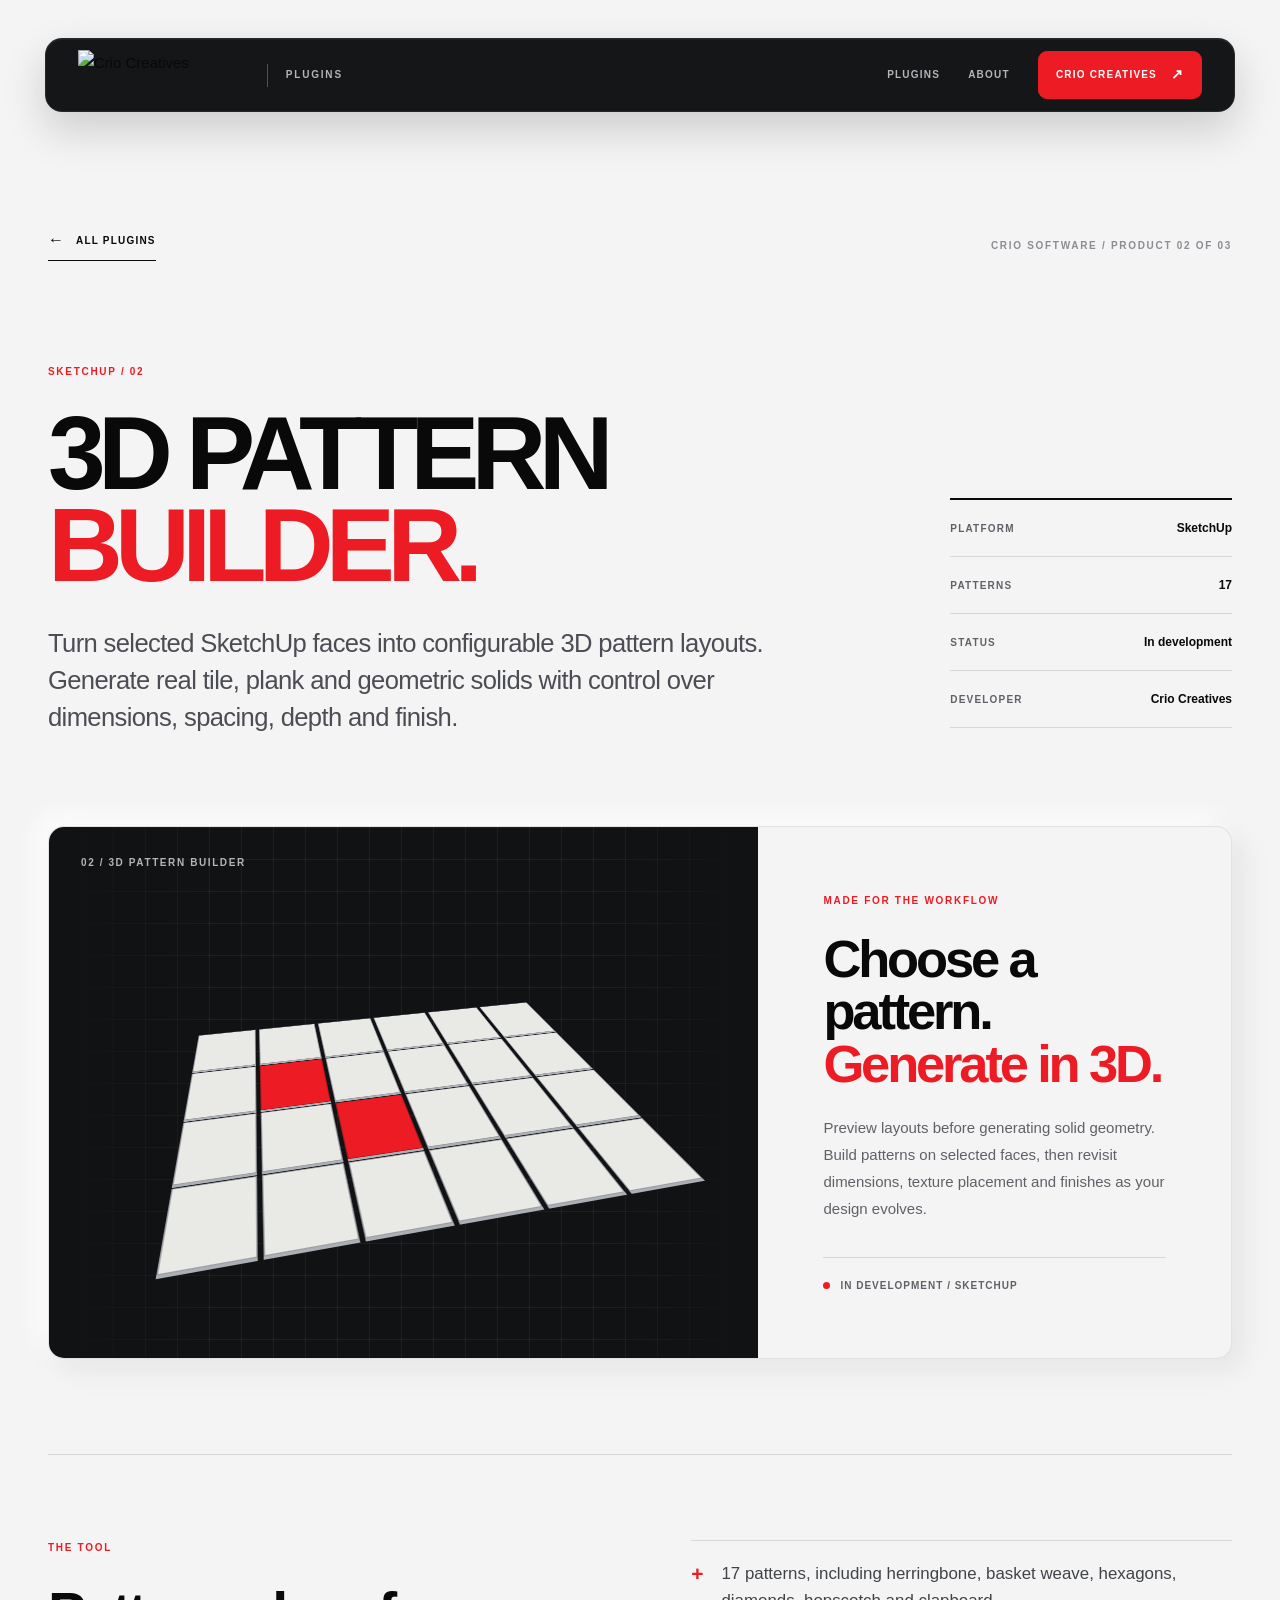
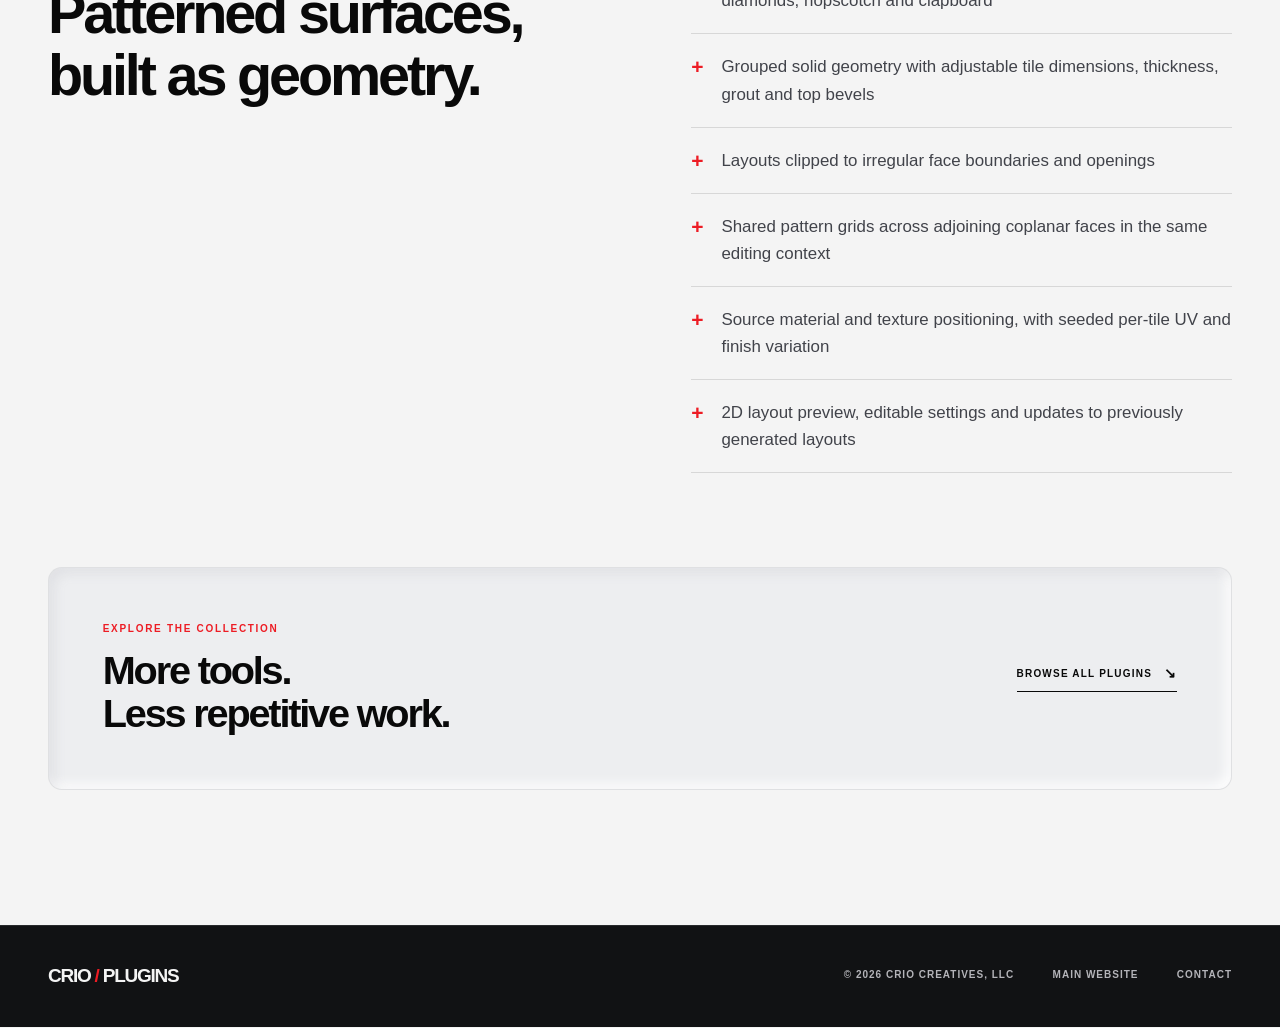
==== 3d-pattern-builder/index.html @ fc3c3c91 "Rename and expand 3D Pattern Builder and Stage & Truss Builder pages" ====
<!doctype html>
<html lang="en">
<head>
<meta charset="utf-8">
<meta name="viewport" content="width=device-width,initial-scale=1,viewport-fit=cover">
<meta name="description" content="3D Pattern Builder for SketchUp generates 17 geometric patterns as solid 3D layouts, with grout, bevels, material variation and editable settings.">
<meta name="theme-color" content="#F4F4F4">
<title>3D Pattern Builder for SketchUp — Crio Creatives Plugins</title>
<link rel="canonical" href="https://plugins.criocreatives.com/3d-pattern-builder/">
<meta property="og:title" content="3D Pattern Builder — Crio Creatives Plugins">
<meta property="og:description" content="17 geometric patterns. Real 3D geometry. Detailed control over layout, depth and finish.">
<link rel="icon" type="image/png" href="https://criocreatives.com/assets/logos/Crio%20Creatives%20Logo%20favicon.png">
<link rel="stylesheet" href="/style.css?v=7">
</head>
<body>
<a class="skip-link" href="#main">Skip to content</a>
<header class="site-header" id="site-header">
  <div class="header-inner">
    <a class="brand" href="/" aria-label="Crio Plugins home"><img class="header-logo" src="https://criocreatives.com/assets/logos/Crio%20Creatives%20Logo%20wide%20white.svg" alt="Crio Creatives"><span class="brand-section">Plugins</span></a>
    <button class="menu-toggle" type="button" aria-controls="site-nav" aria-expanded="false">Menu</button>
    <nav class="site-nav" id="site-nav" aria-label="Primary navigation">
      <a href="/#plugins">Plugins</a>
      <a href="/#about">About</a>
      <a class="nav-main" href="https://criocreatives.com/">Crio Creatives</a>
    </nav>
  </div>
</header>
<main id="main" class="product-page named-product pattern-product">
  <div class="frame">
    <div class="product-topline"><a class="back" href="/#plugins">All plugins</a><span class="micro">Crio software / Product 02 of 03</span></div>
    <section class="product-hero" aria-labelledby="product-title">
      <div><p class="eyebrow">SketchUp / 02</p><h1 id="product-title">3D Pattern<br><span class="accent">Builder.</span></h1><p class="lede">Turn selected SketchUp faces into configurable 3D pattern layouts. Generate real tile, plank and geometric solids with control over dimensions, spacing, depth and finish.</p></div>
      <dl class="facts"><div class="fact"><dt>Platform</dt><dd>SketchUp</dd></div><div class="fact"><dt>Patterns</dt><dd>17</dd></div><div class="fact"><dt>Status</dt><dd>In development</dd></div><div class="fact"><dt>Developer</dt><dd>Crio Creatives</dd></div></dl>
    </section>
    <section class="product-showcase" aria-label="3D Pattern Builder development preview">
      <div class="showcase-illustration tile-visual"><span class="showcase-code">02 / 3D PATTERN BUILDER</span><div class="tile-field"><i></i><i></i><i></i><i></i><i></i><i></i><i></i><i></i><i></i><i></i><i></i><i></i><i></i><i></i><i></i><i></i><i></i><i></i><i></i><i></i><i></i><i></i><i></i><i></i></div></div>
      <div class="showcase-copy"><p class="eyebrow">Made for the workflow</p><h2>Choose a pattern.<br><span class="accent">Generate in 3D.</span></h2><p>Preview layouts before generating solid geometry. Build patterns on selected faces, then revisit dimensions, texture placement and finishes as your design evolves.</p><div class="release-pill">In development / SketchUp</div></div>
    </section>
    <section class="detail-grid" aria-labelledby="details-title">
      <div><p class="eyebrow">The tool</p><h2 id="details-title">Patterned surfaces, built as geometry.</h2></div>
      <ul class="feature-list"><li>17 patterns, including herringbone, basket weave, hexagons, diamonds, hopscotch and clapboard</li><li>Grouped solid geometry with adjustable tile dimensions, thickness, grout and top bevels</li><li>Layouts clipped to irregular face boundaries and openings</li><li>Shared pattern grids across adjoining coplanar faces in the same editing context</li><li>Source material and texture positioning, with seeded per-tile UV and finish variation</li><li>2D layout preview, editable settings and updates to previously generated layouts</li></ul>
    </section>
    <section class="next-panel" aria-label="Explore Crio plugins">
      <div><p class="eyebrow">Explore the collection</p><h2>More tools.<br>Less repetitive work.</h2></div>
      <a class="inline-action" href="/#plugins">Browse all plugins</a>
    </section>
  </div>
</main>
<footer><div class="frame footer-inner"><a href="/" class="footer-wordmark" aria-label="Crio Plugins home">CRIO <i>/</i> PLUGINS</a><div class="footer-meta"><span>© 2026 Crio Creatives, LLC</span><a href="https://criocreatives.com/">Main website</a><a href="https://criocreatives.com/#contact">Contact</a></div></div></footer>
<script src="/site.js?v=3"></script>
<!-- LibreCounter analytics preserved -->
<img src="https://librecounter.org/hidden.svg" referrerpolicy="unsafe-url" alt="" width="1" height="1" style="position:absolute;width:1px;height:1px;overflow:hidden;clip:rect(0 0 0 0);white-space:nowrap">
</body></html>
---- style.css ----
/* Crio Plugins / Light Editorial x Restrained Neumorphism / October 2026 */
:root{
  color-scheme:light;
  --paper:#F4F4F4;--surface:#F4F4F4;--ink:#090909;--charcoal:#111214;
  --red:#ED1C24;--muted:#606168;--faint:#8B8D94;--line:rgba(9,9,9,.12);
  --display:Helvetica,Arial,sans-serif;
  --body:"Century Gothic","Avenir Next",Avenir,Arial,sans-serif;
  --raise:10px 10px 27px rgba(150,151,158,.16),-10px -10px 27px rgba(255,255,255,.95);
  --inset:inset 5px 5px 12px rgba(140,142,153,.14),inset -5px -5px 12px rgba(255,255,255,.92);
}
*,*::before,*::after{box-sizing:border-box}
html{scroll-behavior:smooth;scroll-padding-top:120px}
body{margin:0;min-width:320px;background:var(--paper);color:var(--ink);font:400 15px/1.7 var(--body);-webkit-font-smoothing:antialiased}
a{color:inherit;text-decoration:none}
button{font:inherit}
img{max-width:100%;display:block}
h1,h2,h3,h4{font-family:var(--display);letter-spacing:-.055em}
::selection{background:var(--red);color:#fff}
:focus-visible{outline:3px solid var(--red);outline-offset:5px}
.skip-link{position:absolute;top:-80px;left:20px;z-index:999;background:var(--red);color:white;padding:10px 18px}
.skip-link:focus{top:12px}
.frame{width:min(1360px,calc(100% - 96px));margin:0 auto}
.eyebrow,.micro{font:700 10px/1.5 var(--body);letter-spacing:.17em;text-transform:uppercase}
.eyebrow{margin:0 0 28px;color:var(--red)}
.micro{color:var(--faint)}
.rule{height:1px;background:var(--line)}
.accent{color:var(--red)}
/* Shared raised dark header and seamless scroll morph */
.site-header{
  position:fixed;top:var(--head-top,38px);left:var(--head-x,clamp(16px,3.5vw,64px));right:var(--head-x,clamp(16px,3.5vw,64px));
  z-index:100;min-height:74px;border-radius:var(--head-radius,17px);
  background:rgba(17,18,20,.98);border:1px solid rgba(255,255,255,.075);
  box-shadow:0 18px 42px rgba(15,16,20,.17),inset 0 1px 0 rgba(255,255,255,.05);
  backdrop-filter:blur(18px);-webkit-backdrop-filter:blur(18px);
}
.header-inner{display:flex;align-items:center;justify-content:space-between;gap:24px;min-height:72px;padding:6px clamp(17px,2.5vw,38px)}
.brand{display:flex;align-items:center;min-width:0;gap:18px}
.header-logo{width:171px;height:50px;object-fit:contain;object-position:left center}
.brand-section{display:inline-flex;align-items:center;min-height:23px;padding-left:18px;border-left:1px solid rgba(255,255,255,.25);font:700 10px/1.2 var(--body);letter-spacing:.18em;text-transform:uppercase;color:#B4B4B9}
.site-nav{display:flex;align-items:center;gap:clamp(16px,2.2vw,30px);font:700 10px/1.4 var(--body);letter-spacing:.12em;text-transform:uppercase}
.site-nav>a:not(.nav-main){color:#B4B4B9;transition:color .2s}
.site-nav>a:not(.nav-main):hover,.site-nav>a[aria-current="page"]{color:#fff}
.nav-main{display:inline-flex;align-items:center;gap:14px;border:1px solid var(--red);border-radius:9px;padding:13px 17px;background:var(--red);color:white;transition:transform .2s,background .2s}
.nav-main:hover{background:#c9141c;transform:translateY(-1px)}
.nav-main::after{content:"↗";font-size:14px;font-weight:700}
.menu-toggle{display:none;border:1px solid rgba(255,255,255,.2);border-radius:9px;background:#222327;color:#fff;padding:10px 15px;font-size:11px;font-weight:700;letter-spacing:.1em;text-transform:uppercase;cursor:pointer}
/* Editorial landing hero */
.hero{position:relative;padding:clamp(195px,19vw,278px) 0 43px;min-height:min(870px,94svh);display:flex;flex-direction:column;justify-content:space-between;overflow:hidden}
.hero::before{content:"";position:absolute;top:2%;right:-16%;width:min(700px,62vw);aspect-ratio:1;border-radius:50%;background:radial-gradient(circle,rgba(237,28,36,.075),transparent 65%);pointer-events:none}
.hero-grid{display:grid;grid-template-columns:minmax(0,1.65fr) minmax(265px,.58fr);gap:clamp(42px,6vw,120px);align-items:end;position:relative}
.hero h1{font-size:clamp(68px,9.2vw,154px);line-height:.88;margin:0;text-transform:uppercase;font-weight:800;letter-spacing:-.079em}
.hero h1 em{font-style:normal;color:var(--red)}
.hero-side{border-top:2px solid var(--red);padding-top:25px;margin-bottom:8px}
.hero-side p{font-size:clamp(18px,1.85vw,25px);line-height:1.45;letter-spacing:-.02em;color:#41434A;margin:0 0 28px}
.text-link,.back,.view,.inline-action{display:inline-flex;align-items:center;gap:12px;font:700 10px/1.3 var(--body);text-transform:uppercase;letter-spacing:.12em;padding-bottom:9px;border-bottom:1px solid var(--ink);transition:color .2s,border-color .2s}
.text-link::after,.inline-action::after{content:"↘";font-size:14px}
.text-link:hover,.back:hover,.inline-action:hover{color:var(--red);border-color:var(--red)}
.hero-rule{position:relative;display:flex;justify-content:space-between;gap:20px;padding-top:18px;border-top:1px solid var(--line);font:700 10px/1.5 var(--body);letter-spacing:.13em;text-transform:uppercase;color:var(--muted)}
/* Products */
.plugins{padding:105px 0 145px;border-top:1px solid var(--line)}
.section-head{display:grid;grid-template-columns:minmax(190px,.7fr) minmax(0,1.7fr);gap:50px;margin-bottom:63px;align-items:start}
.section-head h2{font-size:clamp(43px,5.8vw,86px);line-height:1.01;margin:0;max-width:1000px}
.section-head .eyebrow{margin-top:12px}
.product-grid{display:grid;grid-template-columns:repeat(3,minmax(0,1fr));gap:24px}
.tool-card{display:flex;flex-direction:column;min-width:0;overflow:hidden;border:1px solid rgba(9,9,9,.075);border-radius:16px;background:var(--surface);box-shadow:var(--raise);transition:transform .25s,box-shadow .25s,border-color .25s}
.tool-card:hover{transform:translateY(-5px);border-color:rgba(237,28,36,.35);box-shadow:13px 16px 33px rgba(136,139,149,.20),-9px -9px 24px rgba(255,255,255,.95)}
.tool-card:focus-visible{outline-offset:5px}
.tool-visual{min-height:280px;aspect-ratio:1.2;position:relative;display:grid;place-items:center;overflow:hidden;background:var(--charcoal);isolation:isolate}
.tool-visual::before,.showcase-illustration::before{content:"";position:absolute;inset:0;background-image:linear-gradient(rgba(255,255,255,.052) 1px,transparent 1px),linear-gradient(90deg,rgba(255,255,255,.052) 1px,transparent 1px);background-size:32px 32px;mask-image:linear-gradient(90deg,transparent,black 23%,black 80%,transparent);pointer-events:none}
.tool-visual::after{content:"";position:absolute;inset:auto 0 0;height:1px;background:linear-gradient(90deg,transparent,var(--red),transparent)}
.product-number,.visual-label{position:absolute;z-index:2;color:#B4B4B9;font:700 10px/1.4 var(--body);letter-spacing:.14em}
.product-number{left:27px;top:23px}.visual-label{bottom:24px;right:25px;text-transform:uppercase;font-size:9px}
.tool-info{padding:30px 30px 34px;min-height:308px;display:flex;flex-direction:column}
.tags{display:flex;flex-wrap:wrap;gap:7px}
.tag{display:inline-flex;align-items:center;border:1px solid rgba(9,9,9,.18);border-radius:999px;padding:5px 10px;font:700 9px/1.4 var(--body);letter-spacing:.10em;text-transform:uppercase;color:#3e4046}
.tag.muted{color:var(--muted);border-color:rgba(9,9,9,.1)}
.tool-info h3{font-size:clamp(28px,3.1vw,43px);line-height:1.03;margin:30px 0 12px}
.tool-info p{margin:0;font-size:14px;line-height:1.72;color:var(--muted);max-width:390px}
.view{margin-top:auto;padding-top:28px;align-self:flex-start;border-bottom:0;color:var(--ink)}
.view::after{content:"↗";color:var(--red);font-size:19px;transition:transform .2s}
.tool-card:hover .view::after{transform:translate(2px,-2px)}
/* Abstract CAD-like illustrations built from CSS to keep pages lightweight */
.tile-field{width:64%;aspect-ratio:1.2;display:grid;grid-template-columns:repeat(6,1fr);grid-template-rows:repeat(4,1fr);gap:4px;transform:perspective(540px) rotateX(56deg) rotateZ(-13deg);transition:transform .45s}
.tile-field i{display:block;background:#e9e9e6;border:1px solid #999ca3;box-shadow:0 3px 0 #acb0b5}
.tile-field i:nth-child(8),.tile-field i:nth-child(15){background:var(--red);border-color:#a8181e}
.tool-card:hover .tile-field{transform:perspective(540px) rotateX(53deg) rotateZ(-10deg) scale(1.055)}
.fence-art{width:64%;height:156px;position:relative;transform:perspective(610px) rotateY(-17deg);transition:transform .45s}
.fence-art i{position:absolute;bottom:0;width:12px;height:155px;background:#e6e6e2;box-shadow:3px 2px 0 #a7a8ad}
.fence-art i:nth-child(1){left:0}.fence-art i:nth-child(2){left:32%}.fence-art i:nth-child(3){left:64%}.fence-art i:nth-child(4){right:0}
.fence-art b{position:absolute;left:0;right:0;height:11px;background:#e6e6e2;box-shadow:0 4px 0 #aaabb0}
.fence-art b:nth-of-type(1){top:26px}.fence-art b:nth-of-type(2){bottom:29px}
.fence-art::after{content:"";position:absolute;left:32%;top:26px;width:12px;height:100px;background:var(--red)}
.tool-card:hover .fence-art{transform:perspective(610px) rotateY(-11deg) scale(1.055)}
.stage-art{width:67%;height:178px;position:relative;transform:perspective(700px) rotateX(56deg) rotateZ(-17deg);transition:transform .45s}
.stage-art .deck{position:absolute;inset:16% 6%;background:#dadad9;border:8px solid #b7b9bf;box-shadow:0 24px 0 #66686c}
.stage-art i{position:absolute;width:9px;height:150px;background:#e6e6e2;transform:rotateX(-57deg)}
.stage-art i:nth-of-type(1){left:7%;top:-40px}.stage-art i:nth-of-type(2){right:7%;top:-40px}.stage-art i:nth-of-type(3){left:7%;bottom:-39px}.stage-art i:nth-of-type(4){right:7%;bottom:-39px}
.stage-art::after{content:"";position:absolute;width:31%;height:8px;left:35%;top:46%;background:var(--red)}
.tool-card:hover .stage-art{transform:perspective(700px) rotateX(53deg) rotateZ(-14deg) scale(1.04)}
/* Studio mission */
.manifesto{padding:0 0 145px}
.manifesto-inner{border-top:1px solid var(--line);padding-top:64px;display:grid;grid-template-columns:minmax(200px,.55fr) 1.45fr;gap:clamp(35px,5vw,90px)}
.manifesto .eyebrow{margin-top:12px}
.manifesto-grid{display:grid;grid-template-columns:1fr 1fr;gap:clamp(36px,5vw,90px);align-items:end}
.manifesto h2{font-size:clamp(45px,5.6vw,82px);line-height:1;margin:0}
.manifesto-grid p{margin:0;color:var(--muted);font-size:clamp(17px,1.7vw,24px);line-height:1.55;letter-spacing:-.018em}
/* Shared product layouts */
.product-page{padding:clamp(180px,18vw,245px) 0 135px;min-height:80svh}
.product-topline{display:flex;align-items:center;justify-content:space-between;gap:18px}
.back{color:var(--ink)}.back::before{content:"←";font-size:16px;letter-spacing:0}
.product-hero{display:grid;grid-template-columns:minmax(0,1.5fr) minmax(260px,.52fr);gap:clamp(50px,7vw,120px);align-items:end;margin-top:clamp(70px,8vw,110px)}
.product-hero h1{font-size:clamp(64px,9.7vw,154px);line-height:.85;letter-spacing:-.075em;text-transform:uppercase;margin:0 0 34px}
.product-hero .lede{font-size:clamp(19px,2vw,28px);line-height:1.45;letter-spacing:-.025em;max-width:770px;margin:0;color:#4C4D54}
.facts{border-top:2px solid var(--ink);margin:0 0 8px}
.fact{display:grid;grid-template-columns:1fr auto;gap:18px;align-items:baseline;border-bottom:1px solid var(--line);padding:19px 0}
.fact dt{color:var(--muted);font:700 10px/1.5 var(--body);letter-spacing:.12em;text-transform:uppercase}
.fact dd{margin:0;text-align:right;font:700 12px/1.5 var(--body)}
.product-showcase{display:grid;grid-template-columns:minmax(0,1.2fr) minmax(0,.8fr);margin-top:90px;overflow:hidden;border-radius:16px;box-shadow:var(--raise);border:1px solid rgba(9,9,9,.08);background:var(--surface)}
.showcase-illustration{min-height:485px;position:relative;display:grid;place-items:center;overflow:hidden;background:var(--charcoal);isolation:isolate}
.showcase-illustration .tile-field{width:59%;max-width:420px}
.showcase-illustration .fence-art{width:63%;max-width:460px}
.showcase-illustration .stage-art{width:63%;max-width:460px}
.showcase-code{position:absolute;top:28px;left:32px;color:#B4B4B9;font:700 10px/1.5 var(--body);letter-spacing:.16em;text-transform:uppercase}
.showcase-copy{padding:clamp(33px,5.1vw,75px);display:flex;flex-direction:column;justify-content:center}
.showcase-copy .eyebrow{margin-bottom:25px}
.showcase-copy h2{font-size:clamp(40px,4.1vw,70px);line-height:1;letter-spacing:-.06em;margin:0 0 24px}
.showcase-copy p:not(.eyebrow){margin:0;color:var(--muted);font-size:15px;line-height:1.8}
.release-pill{margin-top:35px;border-top:1px solid var(--line);padding-top:20px;color:#606168;font:700 10px/1.5 var(--body);letter-spacing:.1em;text-transform:uppercase}
.release-pill::before{content:"";display:inline-block;width:7px;height:7px;border-radius:50%;background:var(--red);margin-right:10px}
.detail-grid{display:grid;grid-template-columns:minmax(0,1fr) minmax(0,1fr);gap:clamp(45px,8vw,135px);padding-top:85px;margin-top:95px;border-top:1px solid var(--line)}
.detail-grid h2{font-size:clamp(36px,4.5vw,65px);line-height:1.06;letter-spacing:-.055em;margin:0;max-width:650px}
.feature-list{list-style:none;margin:0;padding:0;border-top:1px solid var(--line)}
.feature-list li{display:flex;gap:18px;align-items:start;border-bottom:1px solid var(--line);padding:19px 0;font-size:clamp(15px,1.32vw,18px);line-height:1.6;color:#41434a}
.feature-list li::before{content:"+";color:var(--red);font:700 21px/1 var(--display);margin-top:3px}
.next-panel{display:flex;justify-content:space-between;align-items:center;gap:36px;background:#EDEEF0;border:1px solid rgba(9,9,9,.06);box-shadow:var(--inset);border-radius:14px;margin-top:94px;padding:clamp(28px,4.2vw,55px)}
.next-panel h2{font-size:clamp(28px,3.1vw,45px);line-height:1.08;margin:0}
.next-panel .eyebrow{margin:0 0 13px}
.inline-action{white-space:nowrap}
/* Footer */
footer{background:var(--charcoal);color:#B4B4B9;border-top:1px solid #27292c;padding:40px 0 42px}
.footer-inner{display:flex;align-items:center;justify-content:space-between;gap:30px;flex-wrap:wrap;font:700 10px/1.6 var(--body);letter-spacing:.1em;text-transform:uppercase}
.footer-wordmark{color:#F4F4F4;font:700 19px/1 var(--display);letter-spacing:-.065em}
.footer-wordmark i{font-style:normal;color:var(--red)}
.footer-inner a{transition:color .2s}.footer-inner a:hover{color:#fff}
.footer-meta{display:flex;gap:clamp(20px,3vw,42px);flex-wrap:wrap}
@media(max-width:1100px){
 .frame{width:calc(100% - 64px)}
 .product-grid{grid-template-columns:repeat(2,minmax(0,1fr))}
 .hero h1{font-size:clamp(65px,9vw,120px)}
 .tool-visual{min-height:270px}
 .manifesto-inner{grid-template-columns:1fr}
 .manifesto-grid{gap:30px}
}
@media(max-width:760px){
 html{scroll-padding-top:90px}
 .frame{width:calc(100% - 38px)}
 .site-header{top:var(--head-top,22px);left:var(--head-x,14px);right:var(--head-x,14px);min-height:65px}
 .header-inner{min-height:63px;padding:7px 13px}
 .header-logo{width:134px;height:38px}
 .brand{gap:10px}.brand-section{padding-left:10px;font-size:9px;letter-spacing:.13em}
 .menu-toggle{display:inline-flex}
 .site-nav{display:none;position:absolute;top:calc(100% + 8px);left:0;right:0;flex-direction:column;align-items:stretch;gap:4px;border-radius:12px;padding:14px;background:var(--charcoal);border:1px solid rgba(255,255,255,.09);box-shadow:0 20px 30px rgba(0,0,0,.17)}
 .site-nav.open{display:flex}
 .site-nav>a:not(.nav-main){padding:13px 11px;border-bottom:1px solid rgba(255,255,255,.08)}
 .nav-main{justify-content:space-between;margin-top:6px}
 .hero{min-height:auto;padding:166px 0 35px}
 .hero-grid{grid-template-columns:1fr;gap:45px}
 .hero h1{font-size:clamp(54px,13vw,95px)}
 .hero-side{max-width:430px;margin-bottom:30px}
 .hero-rule{gap:12px}
 .plugins{padding:74px 0 100px}
 .section-head{grid-template-columns:1fr;gap:6px;margin-bottom:39px}
 .section-head h2{font-size:clamp(42px,9vw,66px)}
 .product-grid{grid-template-columns:1fr;gap:21px}
 .tool-card{display:grid;grid-template-columns:1fr 1fr}
 .tool-visual{min-height:275px;aspect-ratio:auto}
 .tool-info{min-height:275px;padding:23px}
 .tool-info h3{font-size:clamp(27px,4.5vw,38px);margin-top:23px}
 .manifesto{padding-bottom:90px}
 .manifesto-inner{padding-top:45px;gap:20px}
 .manifesto-grid{grid-template-columns:1fr;gap:23px}
 .product-page{padding:158px 0 90px}
 .product-hero{grid-template-columns:1fr;gap:50px;margin-top:70px}
 .product-hero h1{font-size:clamp(58px,12vw,100px)}
 .facts{max-width:none}
 .product-showcase{grid-template-columns:1fr;margin-top:66px}
 .showcase-illustration{min-height:330px}
 .showcase-copy{padding:38px}
 .detail-grid{grid-template-columns:1fr;gap:34px;margin-top:70px;padding-top:55px}
 .next-panel{margin-top:70px}
 .footer-inner{align-items:start}
}
@media(max-width:520px){
 .hero h1{font-size:clamp(51px,14vw,75px)}
 .hero-side p{font-size:19px}
 .hero-rule span:last-child{display:none}
 .tool-card{display:flex}
 .tool-visual{min-height:245px;aspect-ratio:1.4}
 .tool-info{min-height:270px;padding:28px}
 .tool-info h3{font-size:35px}
 .product-hero h1{font-size:clamp(57px,14vw,79px)}
 .product-topline .micro{display:none}
 .product-showcase{border-radius:12px}
 .showcase-illustration{min-height:275px}
 .showcase-copy{padding:30px}
 .showcase-copy h2{font-size:44px}
 .next-panel{flex-direction:column;align-items:start;gap:26px}
 .footer-inner{flex-direction:column;gap:23px}
}
@media(prefers-reduced-motion:reduce){
 *,*::before,*::after{animation-duration:.01ms!important;animation-iteration-count:1!important;scroll-behavior:auto!important;transition-duration:.01ms!important}
}


/* Rail & Fence Tool — product launch presentation */
.tool-visual--photo{background:#d5d5d0}
.tool-visual--photo::before{display:none}
.tool-visual--photo .card-product-image{position:absolute;inset:0;width:100%;height:100%;object-fit:contain;object-position:center;transition:transform .4s ease}
.tool-card:hover .tool-visual--photo .card-product-image{transform:scale(1.045)}
.tool-visual--photo .product-number,.tool-visual--photo .visual-label{color:#22242a;text-shadow:0 1px 4px #d5d5d0}
.rail-product .rail-product-hero h1{font-size:clamp(58px,8.7vw,136px);line-height:.89}
.rail-hero-actions{display:flex;align-items:center;gap:29px;flex-wrap:wrap;margin-top:33px}
.rail-button{display:inline-flex;align-items:center;justify-content:center;border-radius:9px;background:var(--red);color:#fff;padding:15px 21px;font:700 11px/1.3 var(--body);text-transform:uppercase;letter-spacing:.08em;transition:background .2s,transform .2s}
.rail-button:hover{background:#cb1620;transform:translateY(-2px)}
.rail-hero-visual{margin-top:76px;background:#d5d5d0;border-radius:15px;overflow:hidden;border:1px solid var(--line)}
.rail-hero-visual img{width:100%;max-height:660px;object-fit:contain;object-position:center}
.rail-visual-credit{display:flex;justify-content:space-between;gap:20px;padding:15px 25px;background:#161719;color:#dbdcde;text-transform:uppercase;letter-spacing:.13em;font:700 10px/1.4 var(--body)}
.rail-intro{display:grid;grid-template-columns:.6fr 1.5fr;gap:70px;padding:105px 0;border-bottom:1px solid var(--line)}
.rail-intro h2,.rail-section-heading h2{font-size:clamp(40px,5.2vw,76px);line-height:1.05;margin:0;letter-spacing:-.06em}
.rail-intro p:not(.eyebrow){font-size:clamp(17px,1.9vw,24px);line-height:1.55;max-width:850px;color:var(--muted);margin:28px 0 0}
.rail-section-heading{display:grid;grid-template-columns:.6fr 1.5fr;gap:70px;align-items:start;margin-bottom:43px}
.rail-section-heading>div>p{color:var(--muted);font-size:16px;line-height:1.65;margin:20px 0 0;max-width:690px}
.rail-presets-section,.rail-capabilities,.rail-workflow{padding-top:105px}
.rail-preset-grid{display:grid;grid-template-columns:repeat(3,minmax(0,1fr));gap:24px}
.rail-preset{margin:0;min-width:0;border-radius:14px;overflow:hidden;border:1px solid rgba(9,9,9,.10);background:var(--surface);box-shadow:var(--raise)}
.rail-preset>a{display:block;background:#d3d3cd;overflow:hidden;aspect-ratio:4/3}
.rail-preset img{width:100%;height:100%;object-fit:contain;transition:transform .35s ease}
.rail-preset a:hover img{transform:scale(1.05)}
.rail-preset figcaption{display:flex;gap:18px;align-items:flex-start;padding:22px 23px 26px;min-height:132px}
.rail-preset-num{color:var(--red);font:700 10px/1.6 var(--body)}
.rail-preset figcaption strong{display:block;font:700 19px/1.16 var(--display);letter-spacing:-.035em;margin:0 0 9px}
.rail-preset figcaption small{display:block;font:400 12px/1.55 var(--body);color:var(--muted)}
.rail-feature-grid{display:grid;grid-template-columns:repeat(3,minmax(0,1fr));gap:0;border-top:1px solid var(--line);border-left:1px solid var(--line)}
.rail-feature-grid article{padding:34px 30px 39px;border-right:1px solid var(--line);border-bottom:1px solid var(--line)}
.rail-feature-grid article>span{display:block;color:var(--red);font:700 10px/1.6 var(--body);letter-spacing:.12em}
.rail-feature-grid h3{font-size:clamp(23px,2.3vw,34px);line-height:1.1;margin:45px 0 14px}
.rail-feature-grid p{margin:0;color:var(--muted);font:400 14px/1.75 var(--body)}
.rail-workflow-steps{list-style:none;margin:0;display:grid;grid-template-columns:repeat(4,minmax(0,1fr));gap:18px;padding:0}
.rail-workflow-steps li{padding:26px 23px 30px;border:1px solid var(--line);border-radius:12px;box-shadow:var(--raise);display:flex;flex-direction:column;gap:48px;min-width:0}
.rail-workflow-steps b{font:700 12px/1 var(--body);color:var(--red)}
.rail-workflow-steps strong{display:block;font:700 22px/1.2 var(--display);letter-spacing:-.03em;margin-bottom:12px}
.rail-workflow-steps small{display:block;font:400 13px/1.65 var(--body);color:var(--muted)}
.rail-launch-panel p:not(.eyebrow){margin:17px 0 0;color:var(--muted);max-width:470px}
@media(max-width:1100px){
.rail-preset-grid{grid-template-columns:repeat(2,minmax(0,1fr))}
.rail-feature-grid{grid-template-columns:repeat(2,minmax(0,1fr))}
.rail-workflow-steps{grid-template-columns:repeat(2,minmax(0,1fr))}
}
@media(max-width:760px){
.rail-product .rail-product-hero h1{font-size:clamp(58px,12vw,96px)}
.rail-section-heading,.rail-intro{grid-template-columns:1fr;gap:15px}
.rail-intro{padding:72px 0}.rail-presets-section,.rail-capabilities,.rail-workflow{padding-top:72px}
.rail-hero-visual{margin-top:54px}.rail-visual-credit{font-size:9px}
.rail-preset-grid{gap:17px}.rail-feature-grid article{padding:26px 23px 32px}
.rail-workflow-steps{gap:15px}
}
@media(max-width:520px){
.rail-preset-grid,.rail-feature-grid,.rail-workflow-steps{grid-template-columns:1fr}
.rail-hero-actions{gap:20px}
.rail-product .rail-product-hero h1{font-size:clamp(55px,12.2vw,75px)}
.rail-visual-credit span:last-child{display:none}
.rail-preset figcaption{min-height:auto}
.rail-feature-grid article h3{margin-top:28px}
.rail-workflow-steps li{gap:25px}
}
/* Commerce / one-time purchase CTAs */
.tool-card--available .tool-info{min-height:340px}
.tool-card--available .tool-visual:focus-visible,.tool-card--available .tool-info a:focus-visible{outline:3px solid var(--red);outline-offset:-3px}
.tool-card--available .tool-info h3 a:hover,.tool-more:hover,.rail-existing-link:hover{color:var(--red)}
.tool-purchase{margin-top:auto;padding-top:24px;display:grid;gap:13px}
.tool-price{display:flex;align-items:center;gap:18px;padding-top:17px;border-top:1px solid var(--line)}
.tool-price strong{font:700 clamp(27px,2.7vw,37px)/1 var(--display);letter-spacing:-.055em;white-space:nowrap}
.tool-price span{font:700 10px/1.6 var(--body);color:var(--muted);text-transform:uppercase;letter-spacing:.045em}
.tool-buy{width:100%;justify-content:space-between;gap:12px}
.tool-more{font:700 11px/1.5 var(--body);text-decoration:underline;text-underline-offset:4px;align-self:flex-start}
.hero-offer{display:flex;align-items:center;gap:21px;margin-top:31px}
.hero-offer strong{font:700 clamp(36px,4.5vw,65px)/1 var(--display);letter-spacing:-.07em}
.hero-offer span{border-left:1px solid var(--line);padding-left:21px;color:var(--muted);font:400 13px/1.65 var(--body)}
.hero-offer span b{color:var(--ink)}
.rail-purchase-note{font:400 12px/1.6 var(--body);color:var(--muted);margin:14px 0 0}
.rail-mid-cta{display:flex;justify-content:space-between;align-items:end;gap:36px;border-top:1px solid var(--ink);border-bottom:1px solid var(--ink);margin:103px 0 0;padding:40px 0 45px}
.rail-mid-cta .eyebrow{margin:0 0 14px}
.rail-mid-cta h2{font:700 clamp(39px,5vw,72px)/1.05 var(--display);letter-spacing:-.06em;margin:0}
.rail-mid-cta p:not(.eyebrow){max-width:700px;font-size:15px;color:var(--muted);margin:18px 0 0}
.rail-mid-cta .rail-button{flex-shrink:0}
.rail-purchase-faq{padding-top:105px}
.rail-faq-grid{display:grid;grid-template-columns:repeat(2,minmax(0,1fr));border-top:1px solid var(--line);border-left:1px solid var(--line)}
.rail-faq-grid article{padding:29px 32px 33px;border-right:1px solid var(--line);border-bottom:1px solid var(--line)}
.rail-faq-grid h3{font-size:clamp(24px,2.35vw,33px);line-height:1.2;margin:0 0 12px}
.rail-faq-grid p{color:var(--muted);font-size:14px;line-height:1.75;margin:0}
.rail-faq-grid p strong{color:var(--ink)}
.rail-purchase-panel{align-items:center}
.rail-purchase-panel-action{display:flex;flex-direction:column;align-items:flex-end;gap:12px;min-width:230px}
.rail-panel-price{display:flex;flex-direction:column;align-items:flex-end;gap:2px}
.rail-panel-price strong{font:700 clamp(33px,4vw,49px)/1 var(--display);letter-spacing:-.055em}
.rail-panel-price small{font:700 10px/1.6 var(--body);letter-spacing:.11em;text-transform:uppercase;color:var(--muted)}
.rail-purchase-panel-action .rail-button{min-width:225px}
.rail-existing-link{font:700 10px/1.6 var(--body);color:var(--muted);text-decoration:underline;text-underline-offset:3px}
@media(max-width:760px){
  .rail-mid-cta{margin-top:72px;flex-direction:column;align-items:stretch;gap:26px}
  .rail-mid-cta .rail-button{align-self:flex-start}
  .rail-purchase-faq{padding-top:72px}
}
@media(max-width:520px){
  .hero-offer{gap:12px}.hero-offer span{padding-left:12px;font-size:12px}
  .rail-faq-grid{grid-template-columns:1fr}
  .rail-purchase-panel-action{align-items:flex-start;width:100%}
  .rail-panel-price{align-items:flex-start}
  .rail-purchase-panel-action .rail-button{width:100%}
}

/* Renamed Crio extension detail-page typography */
.named-product .product-hero h1{font-size:clamp(62px,8.1vw,125px);line-height:.89}
.stage-truss-product .product-hero h1{font-size:clamp(63px,7.8vw,119px)}
@media(max-width:760px){.named-product .product-hero h1{font-size:clamp(54px,11vw,88px)}}
@media(max-width:520px){.named-product .product-hero h1{font-size:clamp(50px,12.3vw,69px)}.stage-truss-product .product-hero h1{font-size:clamp(48px,12vw,67px)}}
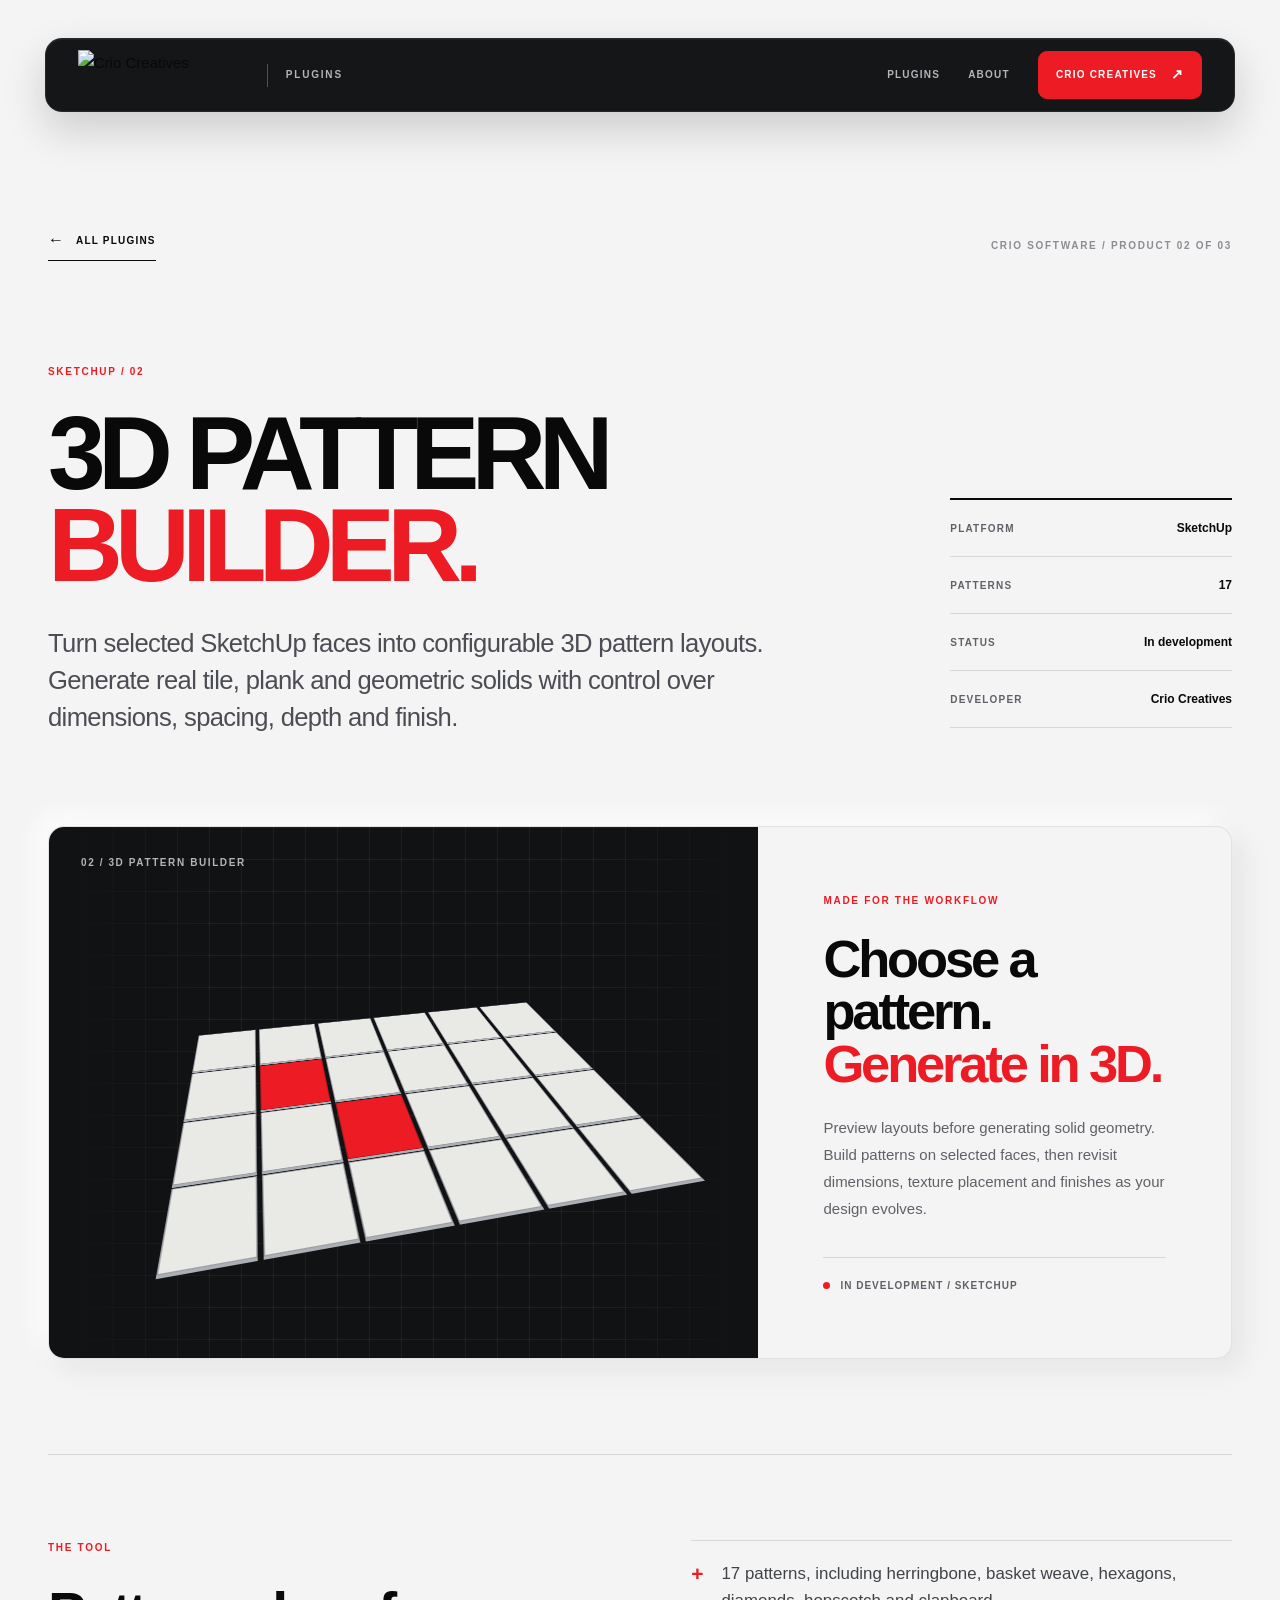
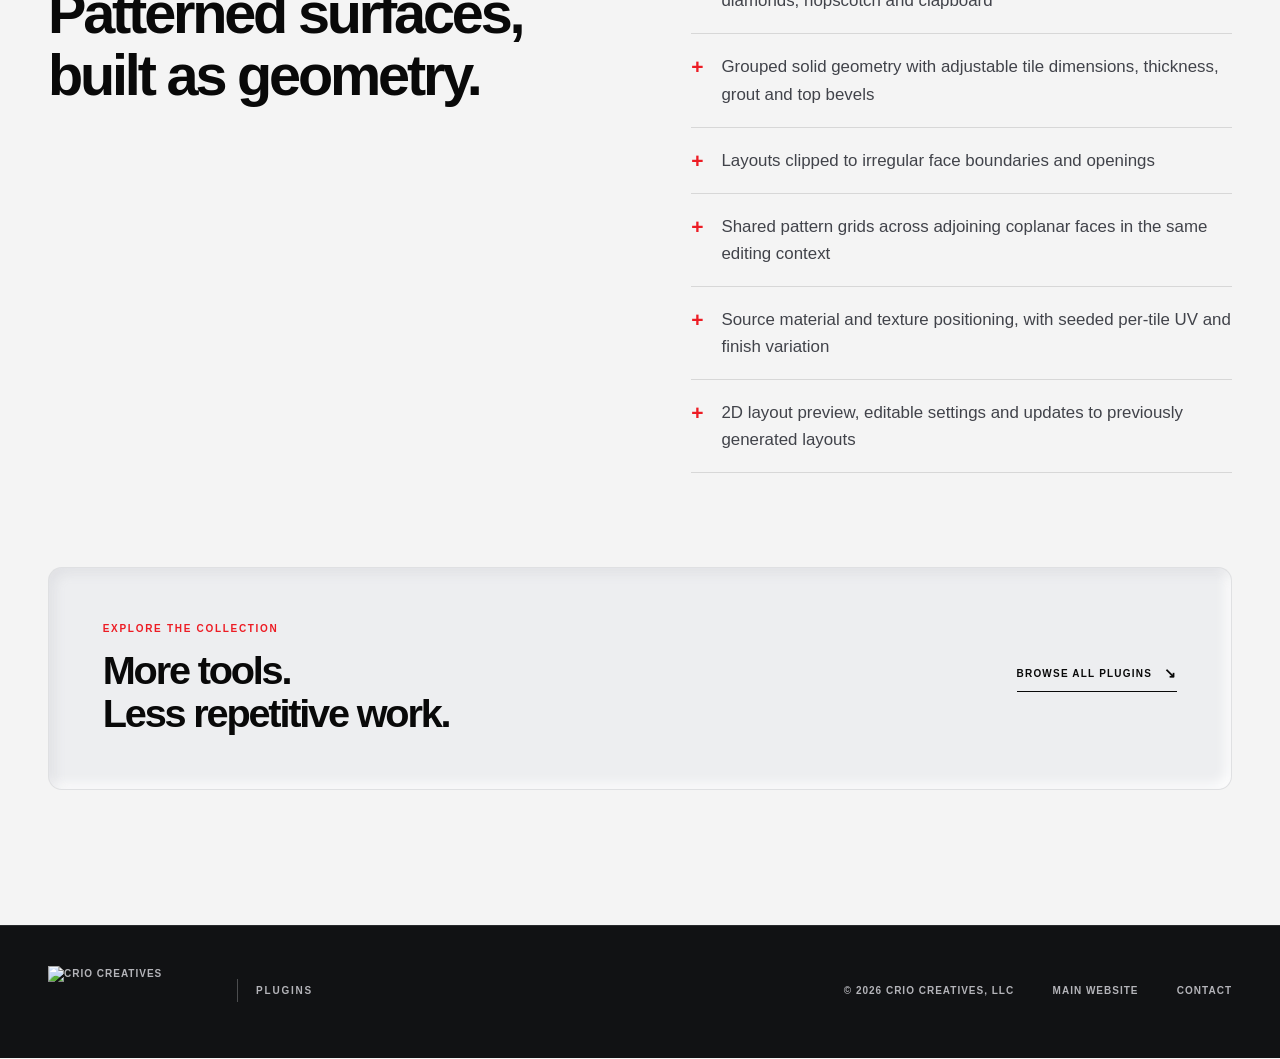
==== commit e0f77900: "Reuse Crio header logo and Plugins label in all page footers" ====
--- a/3d-pattern-builder/index.html
+++ b/3d-pattern-builder/index.html
@@ -46,7 +46,7 @@
     </section>
   </div>
 </main>
-<footer><div class="frame footer-inner"><a href="/" class="footer-wordmark" aria-label="Crio Plugins home">CRIO <i>/</i> PLUGINS</a><div class="footer-meta"><span>© 2026 Crio Creatives, LLC</span><a href="https://criocreatives.com/">Main website</a><a href="https://criocreatives.com/#contact">Contact</a></div></div></footer>
+<footer><div class="frame footer-inner"><a class="brand footer-brand" href="/" aria-label="Crio Plugins home"><img class="header-logo" src="https://criocreatives.com/assets/logos/Crio%20Creatives%20Logo%20wide%20white.svg" alt="Crio Creatives"><span class="brand-section">Plugins</span></a><div class="footer-meta"><span>© 2026 Crio Creatives, LLC</span><a href="https://criocreatives.com/">Main website</a><a href="https://criocreatives.com/#contact">Contact</a></div></div></footer>
 <script src="/site.js?v=3"></script>
 <!-- LibreCounter analytics preserved -->
 <img src="https://librecounter.org/hidden.svg" referrerpolicy="unsafe-url" alt="" width="1" height="1" style="position:absolute;width:1px;height:1px;overflow:hidden;clip:rect(0 0 0 0);white-space:nowrap">
--- a/style.css
+++ b/style.css
@@ -223,7 +223,7 @@
 .rail-button{display:inline-flex;align-items:center;justify-content:center;border-radius:9px;background:var(--red);color:#fff;padding:15px 21px;font:700 11px/1.3 var(--body);text-transform:uppercase;letter-spacing:.08em;transition:background .2s,transform .2s}
 .rail-button:hover{background:#cb1620;transform:translateY(-2px)}
 .rail-hero-visual{margin-top:76px;background:#d5d5d0;border-radius:15px;overflow:hidden;border:1px solid var(--line)}
-.rail-hero-visual img{width:100%;max-height:660px;object-fit:contain;object-position:center}
+.rail-hero-visual img{display:block;width:100%;height:clamp(310px,45vw,600px);max-height:none;object-fit:cover;object-position:center}
 .rail-visual-credit{display:flex;justify-content:space-between;gap:20px;padding:15px 25px;background:#161719;color:#dbdcde;text-transform:uppercase;letter-spacing:.13em;font:700 10px/1.4 var(--body)}
 .rail-intro{display:grid;grid-template-columns:.6fr 1.5fr;gap:70px;padding:105px 0;border-bottom:1px solid var(--line)}
 .rail-intro h2,.rail-section-heading h2{font-size:clamp(40px,5.2vw,76px);line-height:1.05;margin:0;letter-spacing:-.06em}
@@ -260,7 +260,7 @@
 .rail-product .rail-product-hero h1{font-size:clamp(58px,12vw,96px)}
 .rail-section-heading,.rail-intro{grid-template-columns:1fr;gap:15px}
 .rail-intro{padding:72px 0}.rail-presets-section,.rail-capabilities,.rail-workflow{padding-top:72px}
-.rail-hero-visual{margin-top:54px}.rail-visual-credit{font-size:9px}
+.rail-hero-visual{margin-top:40px}.rail-hero-visual img{height:clamp(190px,57vw,310px)}.rail-visual-credit{font-size:9px}
 .rail-preset-grid{gap:17px}.rail-feature-grid article{padding:26px 23px 32px}
 .rail-workflow-steps{gap:15px}
 }
